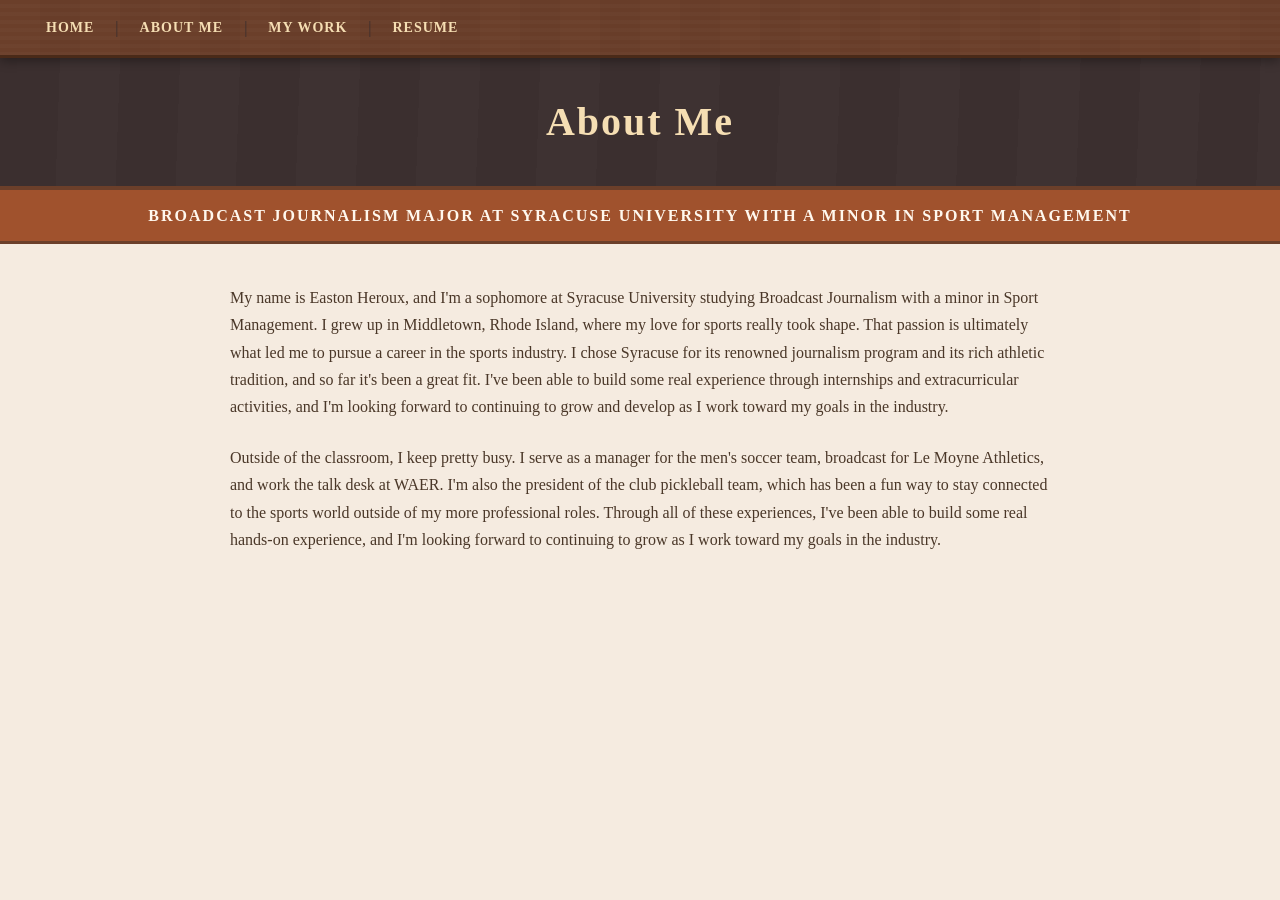
==== about/index.html @ dca830ef "Add files via upload Commit" ====
<html>
    
<head>

    <title>
        About Me
    </title>

 </head>

 <body>

 

<header>
        <link rel="stylesheet" href="../style.css">
 <nav>

    <a href="../index.html">Home</a> 
    |
    <a href="../about/index.html">About Me</a> 
    |
    <a href="../work/index.html">My Work</a> 
    |
    <a href="../resume/index.html">Resume</a>

</nav>

</header>


    <h1>
        About Me
    </h1>

    <h2>
        Broadcast Journalism Major at Syracuse University with a Minor in Sport Management
    </h2>

    <p>
        My name is Easton Heroux, and I'm a sophomore at Syracuse University studying Broadcast Journalism with a minor in Sport Management. I grew up in Middletown, Rhode Island, where my love for sports really took shape. That passion is ultimately what led me to pursue a career in the sports industry.
I chose Syracuse for its renowned journalism program and its rich athletic tradition, and so far it's been a great fit. I've been able to build some real experience through internships and extracurricular activities, and I'm looking forward to continuing to grow and develop as I work toward my goals in the industry.
    </p>

    <p>
Outside of the classroom, I keep pretty busy. I serve as a manager for the men's soccer team, broadcast for Le Moyne Athletics, and work the talk desk at WAER. I'm also the president of the club pickleball team, which has been a fun way to stay connected to the sports world outside of my more professional roles. Through all of these experiences, I've been able to build some real hands-on experience, and I'm looking forward to continuing to grow as I work toward my goals in the industry.
    </p>


 </body>
</html>
---- style.css ----
/* ── Reset & Base ── */
* {
    margin: 0;
    padding: 0;
    box-sizing: border-box;
}

body {
    font-family: 'Georgia', serif;
    background-color: #f5ebe0;
    color: #3b2f2f;
    line-height: 1.7;
  overflow-y: scroll;
}


/* ── Header & Nav ── */
header {
    background-color: #6b3f2a;
    background-image:
        repeating-linear-gradient(
            90deg,
            transparent,
            transparent 40px,
            rgba(0,0,0,0.03) 40px,
            rgba(0,0,0,0.03) 80px
        ),
        repeating-linear-gradient(
            180deg,
            transparent,
            transparent 4px,
            rgba(255,255,255,0.02) 4px,
            rgba(255,255,255,0.02) 8px
        );
    padding: 0 30px;
    position: sticky;
    top: 0;
    z-index: 100;
    box-shadow: 0 3px 10px rgba(0, 0, 0, 0.35);
    border-bottom: 3px solid #4a2a18;
}

nav {
    display: flex;
    gap: 5px;
    align-items: center;
    height: 55px;
}

nav a {
    color: #f5deb3;
    text-decoration: none;
    font-size: 14px;
    font-weight: bold;
    text-transform: uppercase;
    letter-spacing: 1px;
    padding: 7px 16px;
    border-radius: 4px;
    transition: background-color 0.2s ease, color 0.2s ease;
}

nav a:hover {
    background-color: #4a2a18;
    color: #fff8ee;
}


h1 {
    background-color: #3b2f2f;
    background-image:
        repeating-linear-gradient(
            92deg,
            transparent,
            transparent 60px,
            rgba(255,255,255,0.015) 60px,
            rgba(255,255,255,0.015) 120px
        );
    color: #f5deb3;
    font-size: 40px;
    font-weight: 900;
    letter-spacing: 2px;
    padding: 30px 20px;
    text-align: center;
    width: 100%;
    border-bottom: 4px solid #6b3f2a;
}


.profile-img {
    width: 100%;
    max-width: 100%;
    height: 600px;
    object-fit: cover;
    object-position: top;
    display: block;
    margin: 0 auto;
    border-bottom: 4px solid #a0522d;
    

}

.resume-img {
    width: 100%;
    max-width: 500px;
    height: 600px;  
    display: block;
    margin: 0 auto;
    border-bottom: 4px solid #a0522d;
    }



/* ── H2 – Subheading ── */
h2 {
    background-color: #a0522d;
    color: #fff8ee;
    font-size: 16px;
    font-weight: bold;
    text-transform: uppercase;
    letter-spacing: 2px;
    padding: 12px 20px;
    text-align: center;
    width: 100%;
    border-bottom: 3px solid #6b3f2a;
    margin-bottom: 40px;
}

/* ── Content Wrapper ── */
main, .content {
    max-width: 860px;
    margin: 0 auto;
    padding: 20px;
}

/* ── Paragraphs ── */
p {
    font-size: 16px;
    color: #4a3728;
    max-width: 860px;
    margin: 0 auto 24px auto;
    padding: 0 20px;
}

/* ── Blockquote ── */
blockquote {
    border-left: 5px solid #a0522d;
    background-color: #ecdccc;
    padding: 18px 24px;
    margin: 36px auto;
    max-width: 860px;
    font-style: italic;
    font-size: 20px;
    color: #3b2f2f;
    border-radius: 0 6px 6px 0;
    box-shadow: 2px 2px 8px rgba(0,0,0,0.1);
}

blockquote p {
    margin: 0;
    padding: 0;
}


footer {
    background-color: #3b2f2f;
    color: #c4a882;
    text-align: center;
    padding: 24px;
    font-size: 13px;
    margin-top: 60px;
    letter-spacing: 1px;
    border-top: 3px solid #6b3f2a;
}
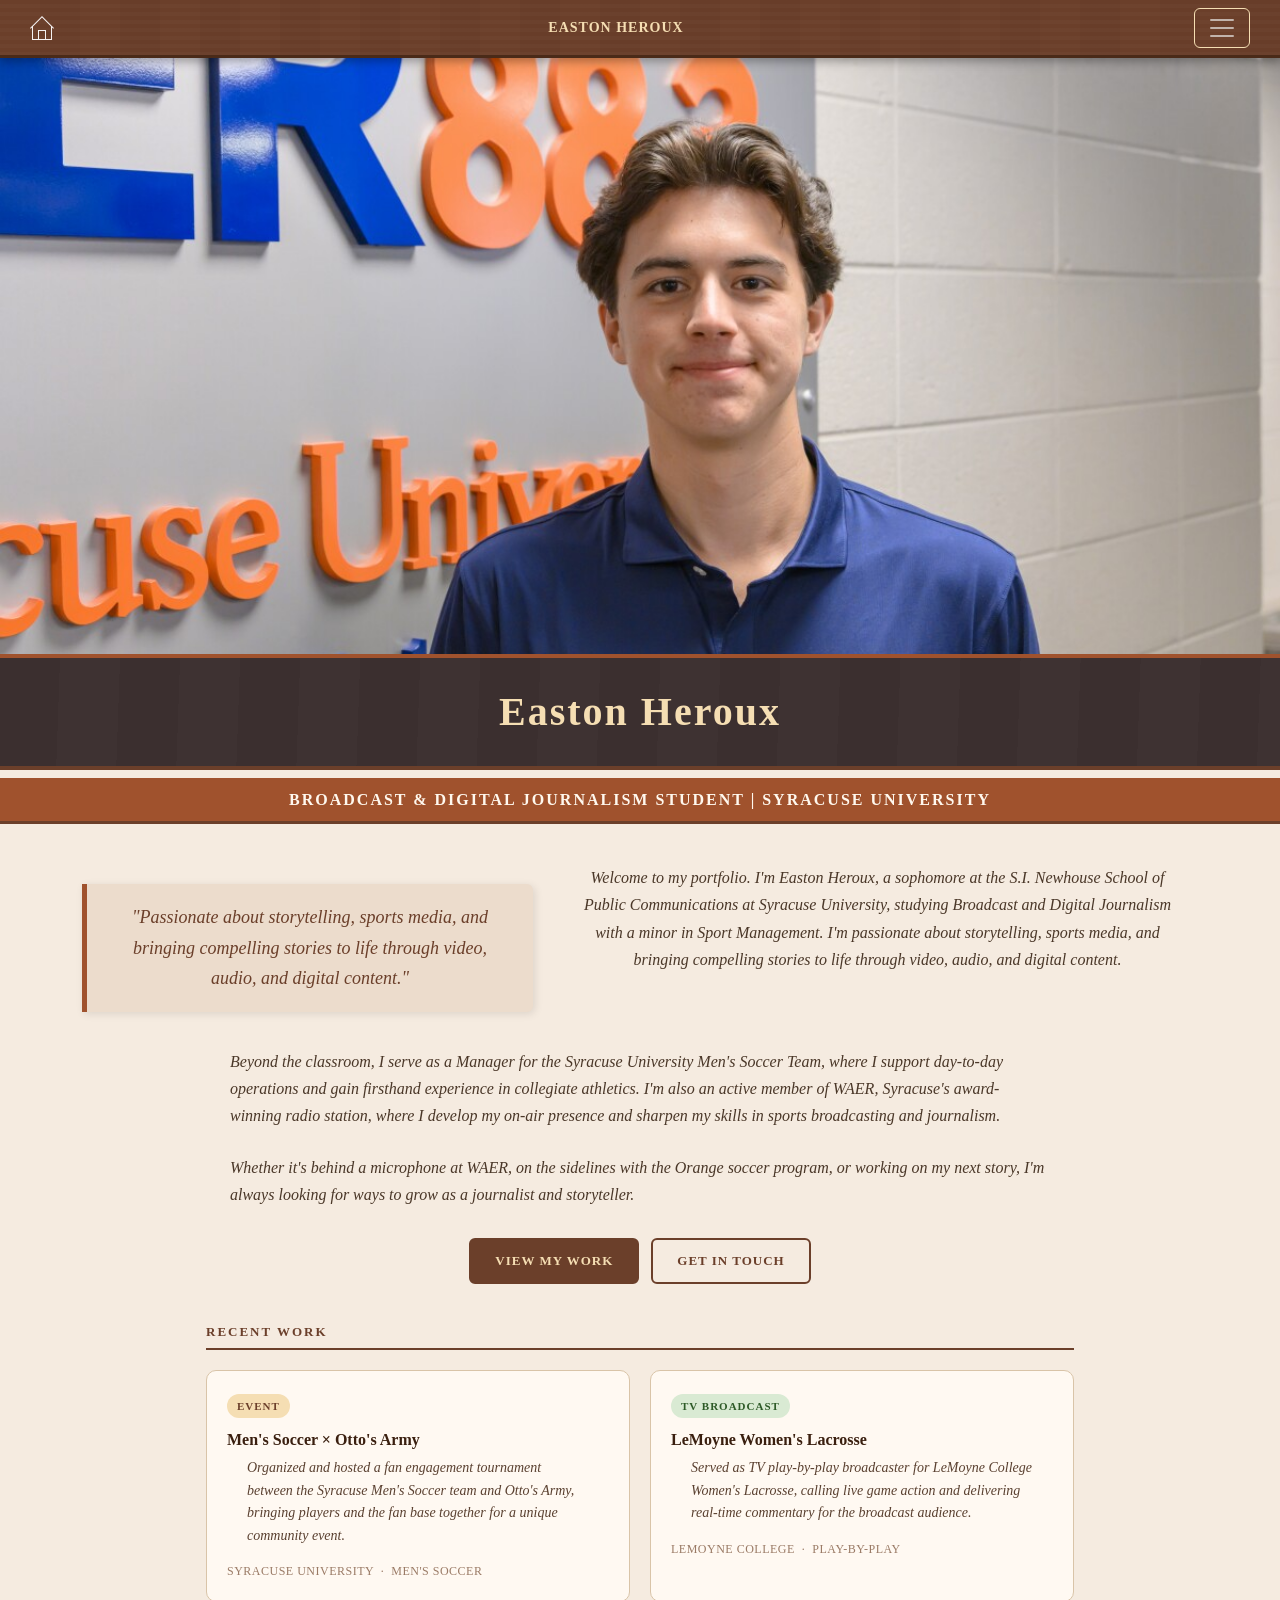
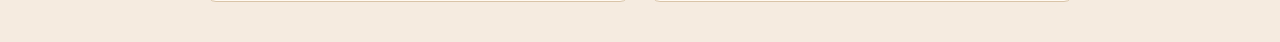
==== commit a4cafae8: "Add files via upload New stuff" ====
--- a/about/index.html
+++ b/about/index.html
@@ -1,52 +1,206 @@
-
-<html>
-    
+<!DOCTYPE html>
+<html lang="en">
 <head>
-
-    <title>
-        About Me
-    </title>
-
- </head>
-
- <body>
-
- 
-
+<meta charset="UTF-8">
+<meta name="viewport" content="width=device-width, initial-scale=1.0">
+<title>Easton Heroux</title>
+<link href="https://cdn.jsdelivr.net/npm/bootstrap@5.3.8/dist/css/bootstrap.min.css" rel="stylesheet" integrity="sha384-sRIl4kxILFvY47J16cr9ZwB07vP4J8+LH7qKQnuqkuIAvNWLzeN8tE5YBujZqJLB" crossorigin="anonymous">
+<link rel="stylesheet" href="style.css">
+<style>
+  /* Scroll fade-in */
+  .fade-in {
+    opacity: 0;
+    transform: translateY(20px);
+    transition: opacity 0.6s ease, transform 0.6s ease;
+  }
+  .fade-in.visible {
+    opacity: 1;
+    transform: translateY(0);
+  }
+
+  /* CTA buttons */
+  .cta-buttons {
+    display: flex;
+    gap: 12px;
+    justify-content: center;
+    margin: 30px 0;
+    flex-wrap: wrap;
+  }
+  .cta-btn {
+    display: inline-block;
+    padding: 10px 24px;
+    font-size: 13px;
+    font-weight: bold;
+    text-transform: uppercase;
+    letter-spacing: 1px;
+    border-radius: 6px;
+    text-decoration: none;
+    transition: background-color 0.2s ease, transform 0.15s ease;
+  }
+  .cta-btn-primary {
+    background-color: #6b3f2a;
+    color: #f5deb3;
+    border: 2px solid #6b3f2a;
+  }
+  .cta-btn-primary:hover {
+    background-color: #4a2a18;
+    color: #f5deb3;
+    transform: translateY(-2px);
+  }
+  .cta-btn-secondary {
+    background-color: transparent;
+    color: #6b3f2a;
+    border: 2px solid #6b3f2a;
+  }
+  .cta-btn-secondary:hover {
+    background-color: #6b3f2a;
+    color: #f5deb3;
+    transform: translateY(-2px);
+  }
+
+  /* Recent Work */
+  .recent-work-section {
+    margin: 40px auto;
+    max-width: 900px;
+    padding: 0 16px;
+  }
+  .recent-work-section h3 {
+    font-size: 13px;
+    font-weight: bold;
+    text-transform: uppercase;
+    letter-spacing: 2px;
+    color: #6b3f2a;
+    margin-bottom: 20px;
+    border-bottom: 2px solid #6b3f2a;
+    padding-bottom: 8px;
+  }
+  .work-cards {
+    display: grid;
+    grid-template-columns: repeat(auto-fit, minmax(260px, 1fr));
+    gap: 20px;
+  }
+  .work-card {
+    background-color: #fff9f2;
+    border: 1px solid #d9c4a8;
+    border-radius: 10px;
+    padding: 20px;
+    transition: transform 0.2s ease, box-shadow 0.2s ease;
+  }
+  .work-card:hover {
+    transform: translateY(-3px);
+    box-shadow: 0 6px 18px rgba(107, 63, 42, 0.12);
+  }
+  .work-type-badge {
+    display: inline-block;
+    font-size: 11px;
+    font-weight: bold;
+    text-transform: uppercase;
+    letter-spacing: 1px;
+    padding: 3px 10px;
+    border-radius: 20px;
+    margin-bottom: 12px;
+  }
+  .badge-event { background-color: #f5deb3; color: #6b3f2a; }
+  .badge-broadcast { background-color: #d9ead3; color: #2d5a27; }
+  .work-card h4 { font-size: 16px; font-weight: bold; color: #3a1f0f; margin-bottom: 8px; }
+  .work-card p { font-size: 14px; color: #5a4030; line-height: 1.6; margin-bottom: 0; }
+  .work-card-footer { margin-top: 14px; font-size: 12px; color: #9a7a65; text-transform: uppercase; letter-spacing: 0.5px; }
+</style>
+</head>
+<body>
 <header>
-        <link rel="stylesheet" href="../style.css">
- <nav>
-
-    <a href="../index.html">Home</a> 
-    |
-    <a href="../about/index.html">About Me</a> 
-    |
-    <a href="../work/index.html">My Work</a> 
-    |
-    <a href="../resume/index.html">Resume</a>
-
+<nav class="navbar" style="padding: 0;">
+<div class="container-fluid" style="padding: 0;">
+  <svg fill="#f5f2f2" width="24" height="24" xmlns="http://www.w3.org/2000/svg" fill-rule="evenodd" clip-rule="evenodd"><path d="M22 11.414v12.586h-20v-12.586l-1.293 1.293-.707-.707 12-12 12 12-.707.707-1.293-1.293zm-6 11.586h5v-12.586l-9-9-9 9v12.586h5v-9h8v9zm-1-7.889h-6v7.778h6v-7.778z"/></svg>
+<a class="navbar-brand" href="index.html" style="color: #f5deb3; font-size: 14px; font-weight: bold; text-transform: uppercase; letter-spacing: 1px;">Easton Heroux</a>
+<button class="navbar-toggler" type="button" data-bs-toggle="collapse" data-bs-target="#navbarNav" style="border-color: #f5deb3;">
+<span class="navbar-toggler-icon" style="filter: invert(1);"></span>
+</button>
+<div class="collapse navbar-collapse w-auto" id="navbarNav">
+<ul class="navbar-nav ms-auto px-3 py-2 rounded" style="background-color: #6b3f2a; border: 1px solid #4a2a18;">
+<li class="nav-item"><a class="nav-link" href="index.html" style="color: #f5deb3; font-size: 14px; font-weight: bold; text-transform: uppercase; letter-spacing: 1px;">Home</a></li>
+<li class="nav-item"><a class="nav-link" href="about/index.html" style="color: #f5deb3; font-size: 14px; font-weight: bold; text-transform: uppercase; letter-spacing: 1px;">About Me</a></li>
+<li class="nav-item"><a class="nav-link" href="work/index.html" style="color: #f5deb3; font-size: 14px; font-weight: bold; text-transform: uppercase; letter-spacing: 1px;">My Work</a></li>
+<li class="nav-item"><a class="nav-link" href="resume/index.html" style="color: #f5deb3; font-size: 14px; font-weight: bold; text-transform: uppercase; letter-spacing: 1px;">Resume</a></li>
+</ul>
+</div>
+</div>
 </nav>
-
 </header>
 
-
-    <h1>
-        About Me
-    </h1>
-
-    <h2>
-        Broadcast Journalism Major at Syracuse University with a Minor in Sport Management
-    </h2>
-
-    <p>
-        My name is Easton Heroux, and I'm a sophomore at Syracuse University studying Broadcast Journalism with a minor in Sport Management. I grew up in Middletown, Rhode Island, where my love for sports really took shape. That passion is ultimately what led me to pursue a career in the sports industry.
-I chose Syracuse for its renowned journalism program and its rich athletic tradition, and so far it's been a great fit. I've been able to build some real experience through internships and extracurricular activities, and I'm looking forward to continuing to grow and develop as I work toward my goals in the industry.
-    </p>
-
-    <p>
-Outside of the classroom, I keep pretty busy. I serve as a manager for the men's soccer team, broadcast for Le Moyne Athletics, and work the talk desk at WAER. I'm also the president of the club pickleball team, which has been a fun way to stay connected to the sports world outside of my more professional roles. Through all of these experiences, I've been able to build some real hands-on experience, and I'm looking forward to continuing to grow as I work toward my goals in the industry.
-    </p>
-
-
- </body>
+<img class="profile-img" src="me-pic.jpeg" alt="Easton in Suit" height="300">
+<h1>Easton Heroux</h1>
+<h2>Broadcast & Digital Journalism Student | Syracuse University</h2>
+
+<div class="container text-center">
+<div class="row">
+<div class="col-sm-5">
+<blockquote class="fade-in" style="font-size: 18px; font-style: italic; color: #6b3f2a; margin-top: 20px;">
+  "Passionate about storytelling, sports media, and bringing compelling stories to life through video, audio, and digital content."
+</blockquote>
+</div>
+<div class="col-sm-7">
+<p class="fade-in">
+  Welcome to my portfolio. I'm Easton Heroux, a sophomore at the S.I. Newhouse School
+  of Public Communications at Syracuse University, studying Broadcast and Digital Journalism
+  with a minor in Sport Management. I'm passionate about storytelling, sports media, and
+  bringing compelling stories to life through video, audio, and digital content.
+</p>
+</div>
+</div>
+</div>
+
+<p class="fade-in">
+  Beyond the classroom, I serve as a Manager for the Syracuse University Men's Soccer Team,
+  where I support day-to-day operations and gain firsthand experience in collegiate athletics.
+  I'm also an active member of WAER, Syracuse's award-winning radio station, where I develop
+  my on-air presence and sharpen my skills in sports broadcasting and journalism.
+</p>
+<p class="fade-in">
+  Whether it's behind a microphone at WAER, on the sidelines with the Orange soccer program,
+  or working on my next story, I'm always looking for ways to grow as a journalist and storyteller.
+</p>
+
+<!-- CTA Buttons -->
+<div class="cta-buttons fade-in">
+  <a href="work/index.html" class="cta-btn cta-btn-primary">View My Work</a>
+  <a href="about/index.html" class="cta-btn cta-btn-secondary">Get in Touch</a>
+</div>
+
+<!-- Recent Work Section -->
+<section class="recent-work-section fade-in">
+  <h3>Recent Work</h3>
+  <div class="work-cards">
+
+    <div class="work-card">
+      <span class="work-type-badge badge-event">Event</span>
+      <h4>Men's Soccer × Otto's Army</h4>
+      <p>Organized and hosted a fan engagement tournament between the Syracuse Men's Soccer team and Otto's Army, bringing players and the fan base together for a unique community event.</p>
+      <div class="work-card-footer">Syracuse University &nbsp;·&nbsp; Men's Soccer</div>
+    </div>
+
+    <div class="work-card">
+      <span class="work-type-badge badge-broadcast">TV Broadcast</span>
+      <h4>LeMoyne Women's Lacrosse</h4>
+      <p>Served as TV play-by-play broadcaster for LeMoyne College Women's Lacrosse, calling live game action and delivering real-time commentary for the broadcast audience.</p>
+      <div class="work-card-footer">LeMoyne College &nbsp;·&nbsp; Play-by-Play</div>
+    </div>
+
+  </div>
+</section>
+
+<script src="https://cdn.jsdelivr.net/npm/bootstrap@5.3.8/dist/js/bootstrap.bundle.min.js" integrity="sha384-FKyoEForCGlyvwx9Hj09JcYn3nv7wiPVlz7YYwJrWVcXK/BmnVDxM+D2scQbITxI" crossorigin="anonymous"></script>
+<script>
+  // Scroll fade-in observer
+  const observer = new IntersectionObserver((entries) => {
+    entries.forEach(entry => {
+      if (entry.isIntersecting) {
+        entry.target.classList.add('visible');
+      }
+    });
+  }, { threshold: 0.1 });
+
+  document.querySelectorAll('.fade-in').forEach(el => observer.observe(el));
+</script>
+</body>
 </html>
--- a/about/style.css
+++ b/about/style.css
@@ -0,0 +1,180 @@
+/* ── Reset & Base ── */
+
+
+* {
+    margin: 0;
+    padding: 0;
+    box-sizing: border-box;
+}
+
+body {
+    font-family: 'Georgia', serif;
+    background-color: #f5ebe0;
+    color: #3b2f2f;
+    line-height: 1.7;
+  overflow-y: scroll;
+}
+
+
+/* ── Header & Nav ── */
+header {
+    background-color: #6b3f2a;
+    background-image:
+        repeating-linear-gradient(
+            90deg,
+            transparent,
+            transparent 40px,
+            rgba(0,0,0,0.03) 40px,
+            rgba(0,0,0,0.03) 80px
+        ),
+        repeating-linear-gradient(
+            180deg,
+            transparent,
+            transparent 4px,
+            rgba(255,255,255,0.02) 4px,
+            rgba(255,255,255,0.02) 8px
+        );
+    padding: 0 30px;
+    position: sticky;
+    top: 0;
+    z-index: 100;
+    box-shadow: 0 3px 10px rgba(0, 0, 0, 0.35);
+    border-bottom: 3px solid #4a2a18;
+}
+
+nav {
+    display: flex;
+    gap: 5px;
+    align-items: center;
+    height: 55px;
+}
+
+nav a {
+    color: #f5deb3;
+    text-decoration: none;
+    font-size: 14px;
+    font-weight: bold;
+    text-transform: uppercase;
+    letter-spacing: 1px;
+    padding: 7px 16px;
+    border-radius: 4px;
+    transition: background-color 0.2s ease, color 0.2s ease;
+}
+
+nav a:hover {
+    background-color: #4a2a18;
+    color: #fff8ee;
+}
+
+
+h1 {
+    background-color: #3b2f2f;
+    background-image:
+        repeating-linear-gradient(
+            92deg,
+            transparent,
+            transparent 60px,
+            rgba(255,255,255,0.015) 60px,
+            rgba(255,255,255,0.015) 120px
+        );
+    color: #f5deb3;
+    font-family: 'Playfair Display', Georgia, serif;
+    font-size: 40px;
+    font-weight: 900;
+    letter-spacing: 2px;
+    padding: 30px 20px;
+    text-align: center;
+    width: 100%;
+    border-bottom: 4px solid #6b3f2a;
+}
+
+
+.profile-img {
+    width: 100%;
+    max-width: 100%;
+    height: 600px;
+    object-fit: cover;
+    object-position: top;
+    display: block;
+    margin: 0 auto;
+    border-bottom: 4px solid #a0522d;
+    
+
+}
+
+.resume-img {
+    width: 100%;
+    max-width: 500px;
+    height: 600px;  
+    display: block;
+    margin: 0 auto;
+    border-bottom: 4px solid #a0522d;
+    }
+
+
+
+/* ── H2 – Subheading ── */
+h2 {
+    background-color: #a0522d;
+    color: #fff8ee;
+    font-size: 16px;
+    font-weight: bold;
+    text-transform: uppercase;
+    letter-spacing: 2px;
+    padding: 12px 20px;
+    text-align: center;
+    width: 100%;
+    border-bottom: 3px solid #6b3f2a;
+    margin-bottom: 40px;
+}
+
+/* ── Content Wrapper ── */
+main, .content {
+    max-width: 860px;
+    margin: 0 auto;
+    padding: 20px;
+}
+
+/* ── Paragraphs ── */
+
+
+p {
+    font-family: 'Cormorant Garamond', Georgia, serif;
+    font-style: italic;
+    font-size: 16px;
+    color: #4a3728;
+    max-width: 860px;
+    margin: 0 auto 24px auto;
+    padding: 0 20px;
+}
+
+/* ── Blockquote ── */
+blockquote {
+    border-left: 5px solid #a0522d;
+    background-color: #ecdccc;
+    padding: 18px 24px;
+    margin: 36px auto;
+    max-width: 860px;
+    font-style: italic;
+    font-size: 20px;
+    color: #3b2f2f;
+    border-radius: 0 6px 6px 0;
+    box-shadow: 2px 2px 8px rgba(0,0,0,0.1);
+}
+
+blockquote p {
+    margin: 0;
+    padding: 0;
+}
+
+
+footer {
+    background-color: #3b2f2f;
+    color: #c4a882;
+    text-align: center;
+    padding: 24px;
+    font-size: 13px;
+    margin-top: 60px;
+    letter-spacing: 1px;
+    border-top: 3px solid #6b3f2a;
+}
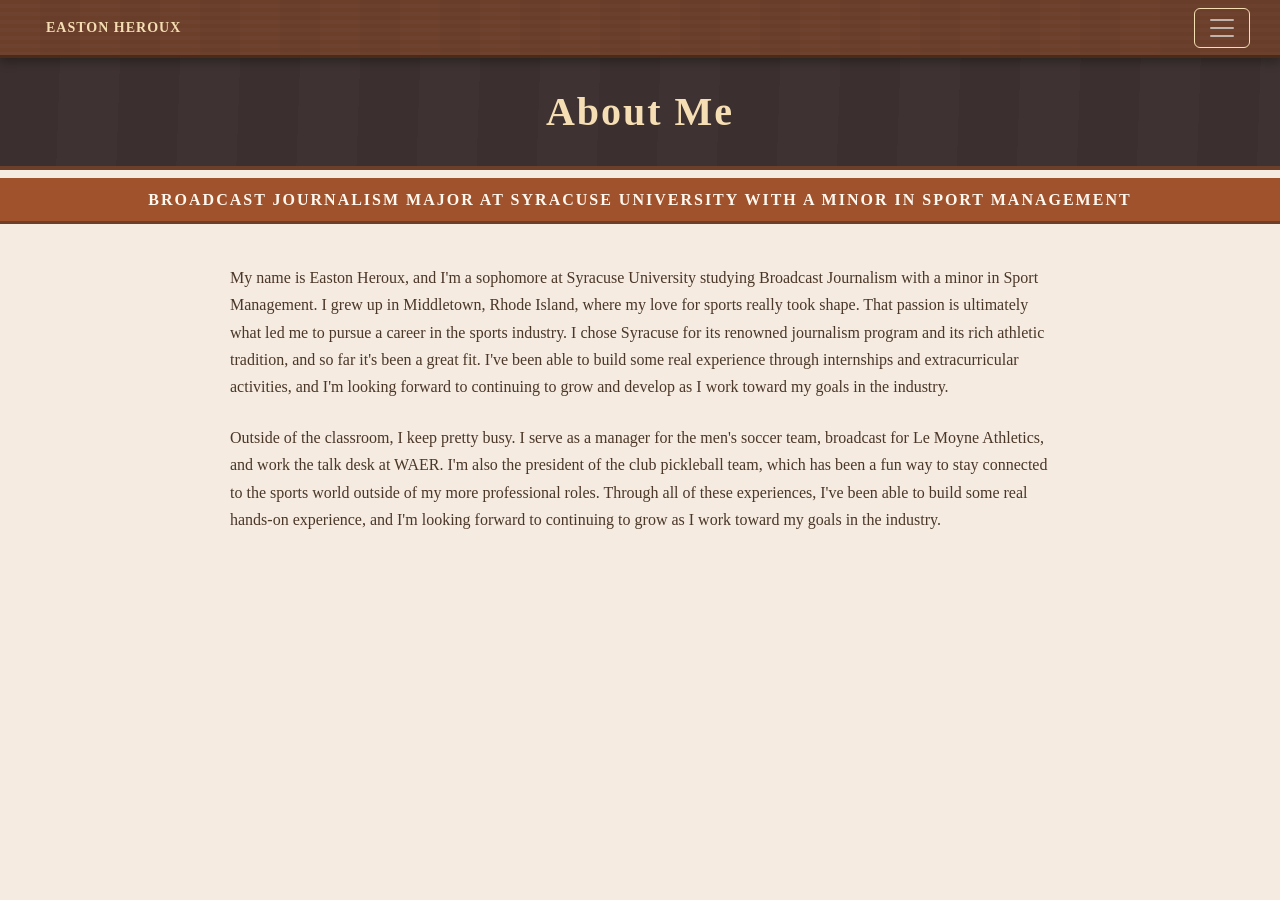
==== commit bac85b2e: "Add files via upload New about" ====
--- a/about/index.html
+++ b/about/index.html
@@ -3,204 +3,51 @@
 <head>
 <meta charset="UTF-8">
 <meta name="viewport" content="width=device-width, initial-scale=1.0">
-<title>Easton Heroux</title>
+<title>About Me</title>
 <link href="https://cdn.jsdelivr.net/npm/bootstrap@5.3.8/dist/css/bootstrap.min.css" rel="stylesheet" integrity="sha384-sRIl4kxILFvY47J16cr9ZwB07vP4J8+LH7qKQnuqkuIAvNWLzeN8tE5YBujZqJLB" crossorigin="anonymous">
-<link rel="stylesheet" href="style.css">
-<style>
-  /* Scroll fade-in */
-  .fade-in {
-    opacity: 0;
-    transform: translateY(20px);
-    transition: opacity 0.6s ease, transform 0.6s ease;
-  }
-  .fade-in.visible {
-    opacity: 1;
-    transform: translateY(0);
-  }
-
-  /* CTA buttons */
-  .cta-buttons {
-    display: flex;
-    gap: 12px;
-    justify-content: center;
-    margin: 30px 0;
-    flex-wrap: wrap;
-  }
-  .cta-btn {
-    display: inline-block;
-    padding: 10px 24px;
-    font-size: 13px;
-    font-weight: bold;
-    text-transform: uppercase;
-    letter-spacing: 1px;
-    border-radius: 6px;
-    text-decoration: none;
-    transition: background-color 0.2s ease, transform 0.15s ease;
-  }
-  .cta-btn-primary {
-    background-color: #6b3f2a;
-    color: #f5deb3;
-    border: 2px solid #6b3f2a;
-  }
-  .cta-btn-primary:hover {
-    background-color: #4a2a18;
-    color: #f5deb3;
-    transform: translateY(-2px);
-  }
-  .cta-btn-secondary {
-    background-color: transparent;
-    color: #6b3f2a;
-    border: 2px solid #6b3f2a;
-  }
-  .cta-btn-secondary:hover {
-    background-color: #6b3f2a;
-    color: #f5deb3;
-    transform: translateY(-2px);
-  }
-
-  /* Recent Work */
-  .recent-work-section {
-    margin: 40px auto;
-    max-width: 900px;
-    padding: 0 16px;
-  }
-  .recent-work-section h3 {
-    font-size: 13px;
-    font-weight: bold;
-    text-transform: uppercase;
-    letter-spacing: 2px;
-    color: #6b3f2a;
-    margin-bottom: 20px;
-    border-bottom: 2px solid #6b3f2a;
-    padding-bottom: 8px;
-  }
-  .work-cards {
-    display: grid;
-    grid-template-columns: repeat(auto-fit, minmax(260px, 1fr));
-    gap: 20px;
-  }
-  .work-card {
-    background-color: #fff9f2;
-    border: 1px solid #d9c4a8;
-    border-radius: 10px;
-    padding: 20px;
-    transition: transform 0.2s ease, box-shadow 0.2s ease;
-  }
-  .work-card:hover {
-    transform: translateY(-3px);
-    box-shadow: 0 6px 18px rgba(107, 63, 42, 0.12);
-  }
-  .work-type-badge {
-    display: inline-block;
-    font-size: 11px;
-    font-weight: bold;
-    text-transform: uppercase;
-    letter-spacing: 1px;
-    padding: 3px 10px;
-    border-radius: 20px;
-    margin-bottom: 12px;
-  }
-  .badge-event { background-color: #f5deb3; color: #6b3f2a; }
-  .badge-broadcast { background-color: #d9ead3; color: #2d5a27; }
-  .work-card h4 { font-size: 16px; font-weight: bold; color: #3a1f0f; margin-bottom: 8px; }
-  .work-card p { font-size: 14px; color: #5a4030; line-height: 1.6; margin-bottom: 0; }
-  .work-card-footer { margin-top: 14px; font-size: 12px; color: #9a7a65; text-transform: uppercase; letter-spacing: 0.5px; }
-</style>
+<link rel="stylesheet" href="../style.css">
 </head>
 <body>
+
 <header>
-<nav class="navbar" style="padding: 0;">
-<div class="container-fluid" style="padding: 0;">
-  <svg fill="#f5f2f2" width="24" height="24" xmlns="http://www.w3.org/2000/svg" fill-rule="evenodd" clip-rule="evenodd"><path d="M22 11.414v12.586h-20v-12.586l-1.293 1.293-.707-.707 12-12 12 12-.707.707-1.293-1.293zm-6 11.586h5v-12.586l-9-9-9 9v12.586h5v-9h8v9zm-1-7.889h-6v7.778h6v-7.778z"/></svg>
-<a class="navbar-brand" href="index.html" style="color: #f5deb3; font-size: 14px; font-weight: bold; text-transform: uppercase; letter-spacing: 1px;">Easton Heroux</a>
-<button class="navbar-toggler" type="button" data-bs-toggle="collapse" data-bs-target="#navbarNav" style="border-color: #f5deb3;">
-<span class="navbar-toggler-icon" style="filter: invert(1);"></span>
-</button>
-<div class="collapse navbar-collapse w-auto" id="navbarNav">
-<ul class="navbar-nav ms-auto px-3 py-2 rounded" style="background-color: #6b3f2a; border: 1px solid #4a2a18;">
-<li class="nav-item"><a class="nav-link" href="index.html" style="color: #f5deb3; font-size: 14px; font-weight: bold; text-transform: uppercase; letter-spacing: 1px;">Home</a></li>
-<li class="nav-item"><a class="nav-link" href="about/index.html" style="color: #f5deb3; font-size: 14px; font-weight: bold; text-transform: uppercase; letter-spacing: 1px;">About Me</a></li>
-<li class="nav-item"><a class="nav-link" href="work/index.html" style="color: #f5deb3; font-size: 14px; font-weight: bold; text-transform: uppercase; letter-spacing: 1px;">My Work</a></li>
-<li class="nav-item"><a class="nav-link" href="resume/index.html" style="color: #f5deb3; font-size: 14px; font-weight: bold; text-transform: uppercase; letter-spacing: 1px;">Resume</a></li>
-</ul>
-</div>
-</div>
-</nav>
+  <nav class="navbar navbar-expand-false" style="padding: 0;">
+    <div class="container-fluid" style="padding: 0;">
+      <a class="navbar-brand" href="../index.html" style="color: #f5deb3; font-size: 14px; font-weight: bold; text-transform: uppercase; letter-spacing: 1px;">Easton Heroux</a>
+      <button class="navbar-toggler" type="button" data-bs-toggle="collapse" data-bs-target="#navbarNav"
+        style="border-color: #f5deb3;">
+        <span class="navbar-toggler-icon" style="filter: invert(1);"></span>
+      </button>
+      <div class="collapse navbar-collapse w-auto" id="navbarNav">
+        <ul class="navbar-nav ms-auto px-3 py-2 rounded"
+          style="background-color: #6b3f2a; border: 1px solid #4a2a18;">
+          <li class="nav-item"><a class="nav-link" href="../index.html" style="color: #f5deb3; font-size: 14px; font-weight: bold; text-transform: uppercase; letter-spacing: 1px;">Home</a></li>
+          <li class="nav-item"><a class="nav-link" href="../about/index.html" style="color: #f5deb3; font-size: 14px; font-weight: bold; text-transform: uppercase; letter-spacing: 1px;">About Me</a></li>
+          <li class="nav-item"><a class="nav-link" href="../work/index.html" style="color: #f5deb3; font-size: 14px; font-weight: bold; text-transform: uppercase; letter-spacing: 1px;">My Work</a></li>
+          <li class="nav-item"><a class="nav-link" href="../resume/index.html" style="color: #f5deb3; font-size: 14px; font-weight: bold; text-transform: uppercase; letter-spacing: 1px;">Resume</a></li>
+        </ul>
+      </div>
+    </div>
+  </nav>
 </header>
 
-<img class="profile-img" src="me-pic.jpeg" alt="Easton in Suit" height="300">
-<h1>Easton Heroux</h1>
-<h2>Broadcast & Digital Journalism Student | Syracuse University</h2>
-
-<div class="container text-center">
-<div class="row">
-<div class="col-sm-5">
-<blockquote class="fade-in" style="font-size: 18px; font-style: italic; color: #6b3f2a; margin-top: 20px;">
-  "Passionate about storytelling, sports media, and bringing compelling stories to life through video, audio, and digital content."
-</blockquote>
-</div>
-<div class="col-sm-7">
-<p class="fade-in">
-  Welcome to my portfolio. I'm Easton Heroux, a sophomore at the S.I. Newhouse School
-  of Public Communications at Syracuse University, studying Broadcast and Digital Journalism
-  with a minor in Sport Management. I'm passionate about storytelling, sports media, and
-  bringing compelling stories to life through video, audio, and digital content.
+<h1>About Me</h1>
+<h2>Broadcast Journalism Major at Syracuse University with a Minor in Sport Management</h2>
+<p>
+    My name is Easton Heroux, and I'm a sophomore at Syracuse University studying Broadcast Journalism 
+    with a minor in Sport Management. I grew up in Middletown, Rhode Island, where my love for sports 
+    really took shape. That passion is ultimately what led me to pursue a career in the sports industry.
+    I chose Syracuse for its renowned journalism program and its rich athletic tradition, and so far it's 
+    been a great fit. I've been able to build some real experience through internships and extracurricular 
+    activities, and I'm looking forward to continuing to grow and develop as I work toward my goals in the industry.
 </p>
-</div>
-</div>
-</div>
-
-<p class="fade-in">
-  Beyond the classroom, I serve as a Manager for the Syracuse University Men's Soccer Team,
-  where I support day-to-day operations and gain firsthand experience in collegiate athletics.
-  I'm also an active member of WAER, Syracuse's award-winning radio station, where I develop
-  my on-air presence and sharpen my skills in sports broadcasting and journalism.
-</p>
-<p class="fade-in">
-  Whether it's behind a microphone at WAER, on the sidelines with the Orange soccer program,
-  or working on my next story, I'm always looking for ways to grow as a journalist and storyteller.
+<p>
+    Outside of the classroom, I keep pretty busy. I serve as a manager for the men's soccer team, broadcast 
+    for Le Moyne Athletics, and work the talk desk at WAER. I'm also the president of the club pickleball team, 
+    which has been a fun way to stay connected to the sports world outside of my more professional roles. 
+    Through all of these experiences, I've been able to build some real hands-on experience, and I'm looking 
+    forward to continuing to grow as I work toward my goals in the industry.
 </p>
 
-<!-- CTA Buttons -->
-<div class="cta-buttons fade-in">
-  <a href="work/index.html" class="cta-btn cta-btn-primary">View My Work</a>
-  <a href="about/index.html" class="cta-btn cta-btn-secondary">Get in Touch</a>
-</div>
-
-<!-- Recent Work Section -->
-<section class="recent-work-section fade-in">
-  <h3>Recent Work</h3>
-  <div class="work-cards">
-
-    <div class="work-card">
-      <span class="work-type-badge badge-event">Event</span>
-      <h4>Men's Soccer × Otto's Army</h4>
-      <p>Organized and hosted a fan engagement tournament between the Syracuse Men's Soccer team and Otto's Army, bringing players and the fan base together for a unique community event.</p>
-      <div class="work-card-footer">Syracuse University &nbsp;·&nbsp; Men's Soccer</div>
-    </div>
-
-    <div class="work-card">
-      <span class="work-type-badge badge-broadcast">TV Broadcast</span>
-      <h4>LeMoyne Women's Lacrosse</h4>
-      <p>Served as TV play-by-play broadcaster for LeMoyne College Women's Lacrosse, calling live game action and delivering real-time commentary for the broadcast audience.</p>
-      <div class="work-card-footer">LeMoyne College &nbsp;·&nbsp; Play-by-Play</div>
-    </div>
-
-  </div>
-</section>
-
 <script src="https://cdn.jsdelivr.net/npm/bootstrap@5.3.8/dist/js/bootstrap.bundle.min.js" integrity="sha384-FKyoEForCGlyvwx9Hj09JcYn3nv7wiPVlz7YYwJrWVcXK/BmnVDxM+D2scQbITxI" crossorigin="anonymous"></script>
-<script>
-  // Scroll fade-in observer
-  const observer = new IntersectionObserver((entries) => {
-    entries.forEach(entry => {
-      if (entry.isIntersecting) {
-        entry.target.classList.add('visible');
-      }
-    });
-  }, { threshold: 0.1 });
-
-  document.querySelectorAll('.fade-in').forEach(el => observer.observe(el));
-</script>
 </body>
 </html>
--- a/style.css
+++ b/style.css
@@ -0,0 +1,173 @@
+/* ── Reset & Base ── */
+* {
+    margin: 0;
+    padding: 0;
+    box-sizing: border-box;
+}
+
+body {
+    font-family: 'Georgia', serif;
+    background-color: #f5ebe0;
+    color: #3b2f2f;
+    line-height: 1.7;
+  overflow-y: scroll;
+}
+
+
+/* ── Header & Nav ── */
+header {
+    background-color: #6b3f2a;
+    background-image:
+        repeating-linear-gradient(
+            90deg,
+            transparent,
+            transparent 40px,
+            rgba(0,0,0,0.03) 40px,
+            rgba(0,0,0,0.03) 80px
+        ),
+        repeating-linear-gradient(
+            180deg,
+            transparent,
+            transparent 4px,
+            rgba(255,255,255,0.02) 4px,
+            rgba(255,255,255,0.02) 8px
+        );
+    padding: 0 30px;
+    position: sticky;
+    top: 0;
+    z-index: 100;
+    box-shadow: 0 3px 10px rgba(0, 0, 0, 0.35);
+    border-bottom: 3px solid #4a2a18;
+}
+
+nav {
+    display: flex;
+    gap: 5px;
+    align-items: center;
+    height: 55px;
+}
+
+nav a {
+    color: #f5deb3;
+    text-decoration: none;
+    font-size: 14px;
+    font-weight: bold;
+    text-transform: uppercase;
+    letter-spacing: 1px;
+    padding: 7px 16px;
+    border-radius: 4px;
+    transition: background-color 0.2s ease, color 0.2s ease;
+}
+
+nav a:hover {
+    background-color: #4a2a18;
+    color: #fff8ee;
+}
+
+
+h1 {
+    background-color: #3b2f2f;
+    background-image:
+        repeating-linear-gradient(
+            92deg,
+            transparent,
+            transparent 60px,
+            rgba(255,255,255,0.015) 60px,
+            rgba(255,255,255,0.015) 120px
+        );
+    color: #f5deb3;
+    font-size: 40px;
+    font-weight: 900;
+    letter-spacing: 2px;
+    padding: 30px 20px;
+    text-align: center;
+    width: 100%;
+    border-bottom: 4px solid #6b3f2a;
+}
+
+
+.profile-img {
+    width: 100%;
+    max-width: 100%;
+    height: 600px;
+    object-fit: cover;
+    object-position: top;
+    display: block;
+    margin: 0 auto;
+    border-bottom: 4px solid #a0522d;
+    
+
+}
+
+.resume-img {
+    width: 100%;
+    max-width: 500px;
+    height: 600px;  
+    display: block;
+    margin: 0 auto;
+    border-bottom: 4px solid #a0522d;
+    }
+
+
+
+/* ── H2 – Subheading ── */
+h2 {
+    background-color: #a0522d;
+    color: #fff8ee;
+    font-size: 16px;
+    font-weight: bold;
+    text-transform: uppercase;
+    letter-spacing: 2px;
+    padding: 12px 20px;
+    text-align: center;
+    width: 100%;
+    border-bottom: 3px solid #6b3f2a;
+    margin-bottom: 40px;
+}
+
+/* ── Content Wrapper ── */
+main, .content {
+    max-width: 860px;
+    margin: 0 auto;
+    padding: 20px;
+}
+
+/* ── Paragraphs ── */
+p {
+    font-size: 16px;
+    color: #4a3728;
+    max-width: 860px;
+    margin: 0 auto 24px auto;
+    padding: 0 20px;
+}
+
+/* ── Blockquote ── */
+blockquote {
+    border-left: 5px solid #a0522d;
+    background-color: #ecdccc;
+    padding: 18px 24px;
+    margin: 36px auto;
+    max-width: 860px;
+    font-style: italic;
+    font-size: 20px;
+    color: #3b2f2f;
+    border-radius: 0 6px 6px 0;
+    box-shadow: 2px 2px 8px rgba(0,0,0,0.1);
+}
+
+blockquote p {
+    margin: 0;
+    padding: 0;
+}
+
+
+footer {
+    background-color: #3b2f2f;
+    color: #c4a882;
+    text-align: center;
+    padding: 24px;
+    font-size: 13px;
+    margin-top: 60px;
+    letter-spacing: 1px;
+    border-top: 3px solid #6b3f2a;
+}
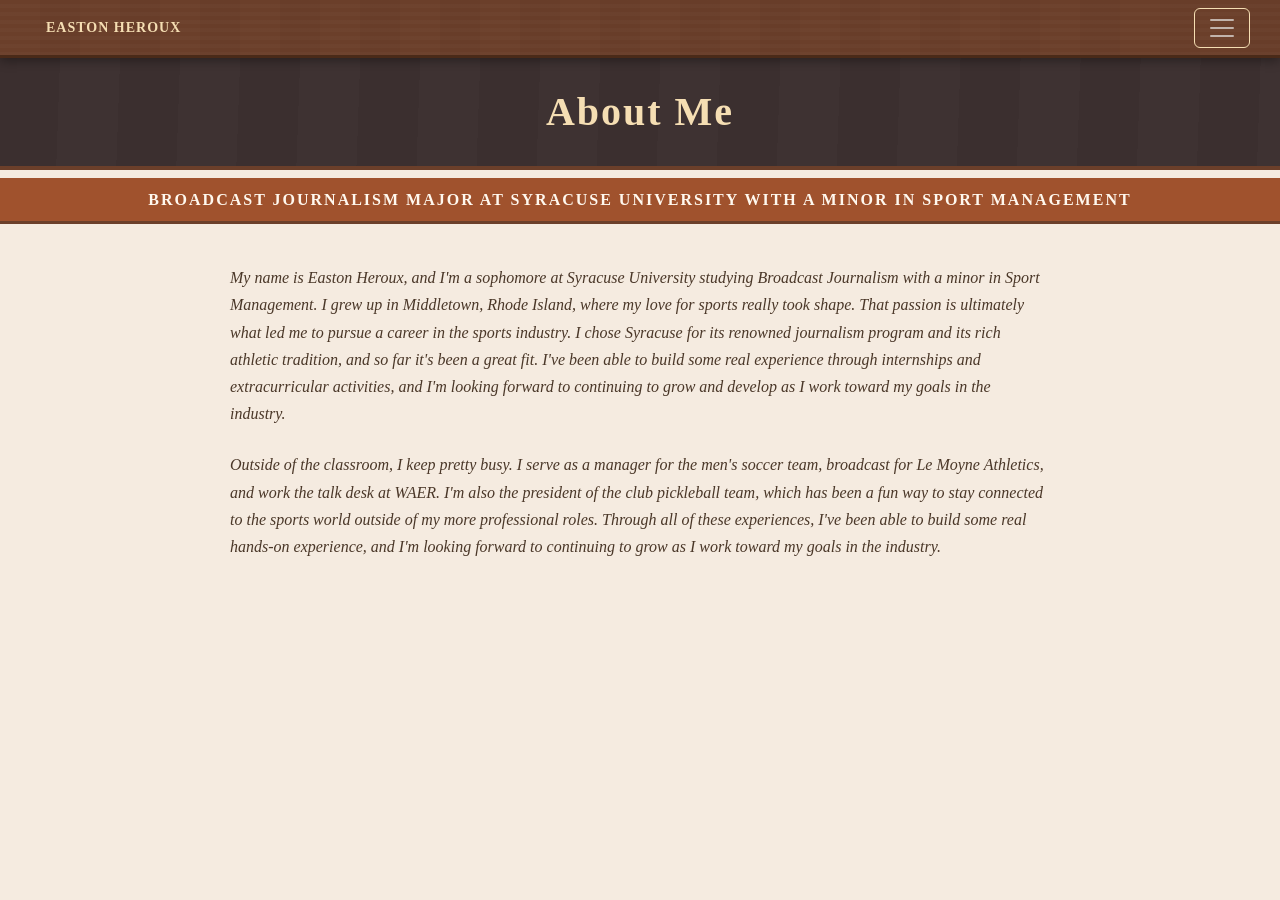
==== commit 951c65fe: "Add files via upload" ====
--- a/about/index.html
+++ b/about/index.html
@@ -24,6 +24,7 @@
           <li class="nav-item"><a class="nav-link" href="../about/index.html" style="color: #f5deb3; font-size: 14px; font-weight: bold; text-transform: uppercase; letter-spacing: 1px;">About Me</a></li>
           <li class="nav-item"><a class="nav-link" href="../work/index.html" style="color: #f5deb3; font-size: 14px; font-weight: bold; text-transform: uppercase; letter-spacing: 1px;">My Work</a></li>
           <li class="nav-item"><a class="nav-link" href="../resume/index.html" style="color: #f5deb3; font-size: 14px; font-weight: bold; text-transform: uppercase; letter-spacing: 1px;">Resume</a></li>
+          <li class="nav-item"><a class="nav-link" href="../finalproject/index.html" style="color: #f5deb3; font-size: 14px; font-weight: bold; text-transform: uppercase; letter-spacing: 1px;">Final Project</a></li>
         </ul>
       </div>
     </div>
--- a/style.css
+++ b/style.css
@@ -1,4 +1,6 @@
 /* ── Reset & Base ── */
+
+
 * {
     margin: 0;
     padding: 0;
@@ -76,6 +78,7 @@
             rgba(255,255,255,0.015) 120px
         );
     color: #f5deb3;
+    font-family: 'Playfair Display', Georgia, serif;
     font-size: 40px;
     font-weight: 900;
     letter-spacing: 2px;
@@ -133,7 +136,11 @@
 }
 
 /* ── Paragraphs ── */
+
+
 p {
+    font-family: 'Cormorant Garamond', Georgia, serif;
+    font-style: italic;
     font-size: 16px;
     color: #4a3728;
     max-width: 860px;
@@ -170,4 +177,4 @@
     margin-top: 60px;
     letter-spacing: 1px;
     border-top: 3px solid #6b3f2a;
-}+}
